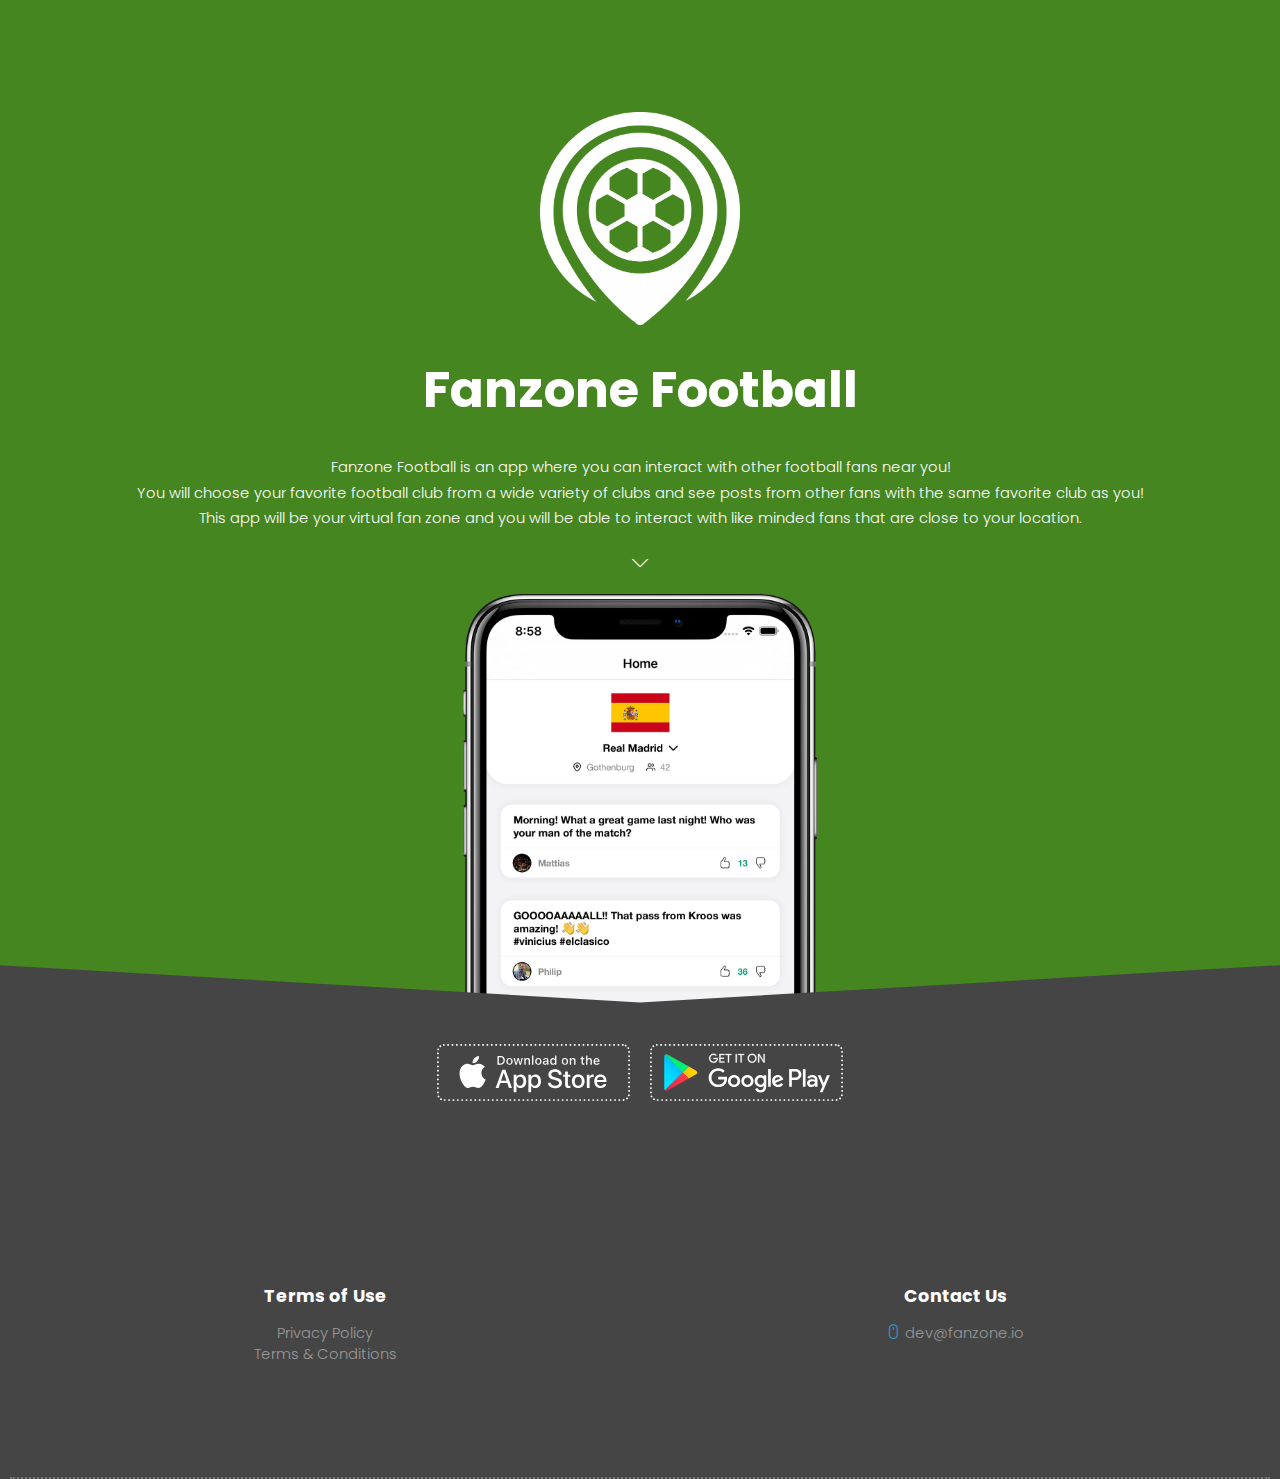
==== download.html @ 89d1546f "Added page to download app" ====
<!DOCTYPE html>
<html lang="en">
<head>
    <meta charset="utf-8" />
    <title>Fanzone Football</title>
    <link rel="icon" href="img/logo_green.png">
<script>
function getMobileOperatingSystem() {
  var userAgent = navigator.userAgent || navigator.vendor || window.opera;

    if (/android/i.test(userAgent)) {
        return "Android";
    }
    if (/iPad|iPhone|iPod/.test(userAgent) && !window.MSStream) {
        return "iOS";
    }

    return "unknown";
}</script>

<script>
function DetectAndServe(){
    let os = getMobileOperatingSystem();
    if (os == "Android") {
        window.location.href = "https://play.google.com/store/apps/details?id=io.fanzone.fanzone"; 
    } else if (os == "iOS") {
        window.location.href = "https://apps.apple.com/se/app/fanzone-football/id1514228249";
    } else {
        window.location.href = (window.location.origin+window.location.pathname).replace("/download.html","/index.html");
    }
}
</script>
</head>
<body style="background-color: #458621" onload="DetectAndServe()">
</body>
</html>
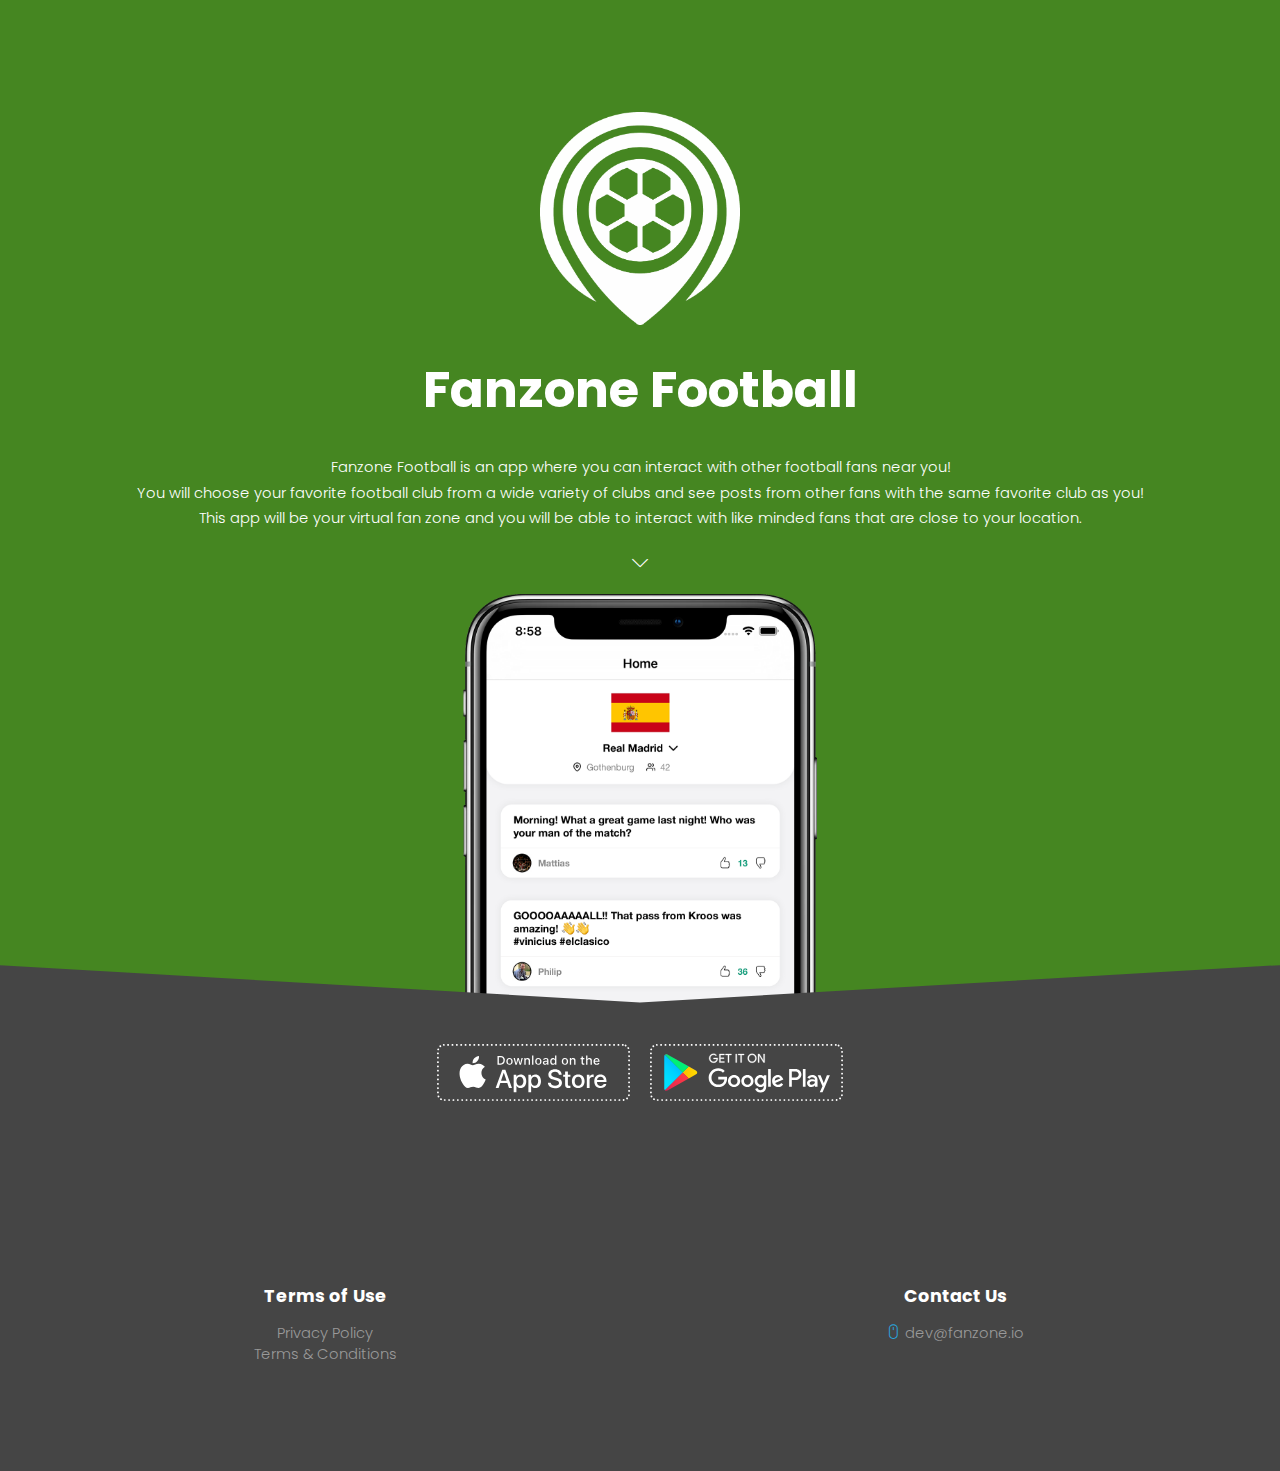
==== commit b88bd87f: "Remove .html from redirect" ====
--- a/download.html
+++ b/download.html
@@ -26,7 +26,7 @@
     } else if (os == "iOS") {
         window.location.href = "https://apps.apple.com/se/app/fanzone-football/id1514228249";
     } else {
-        window.location.href = (window.location.origin+window.location.pathname).replace("/download.html","/index.html");
+        window.location.href = (window.location.origin+window.location.pathname).replace("/download","/index");
     }
 }
 </script>
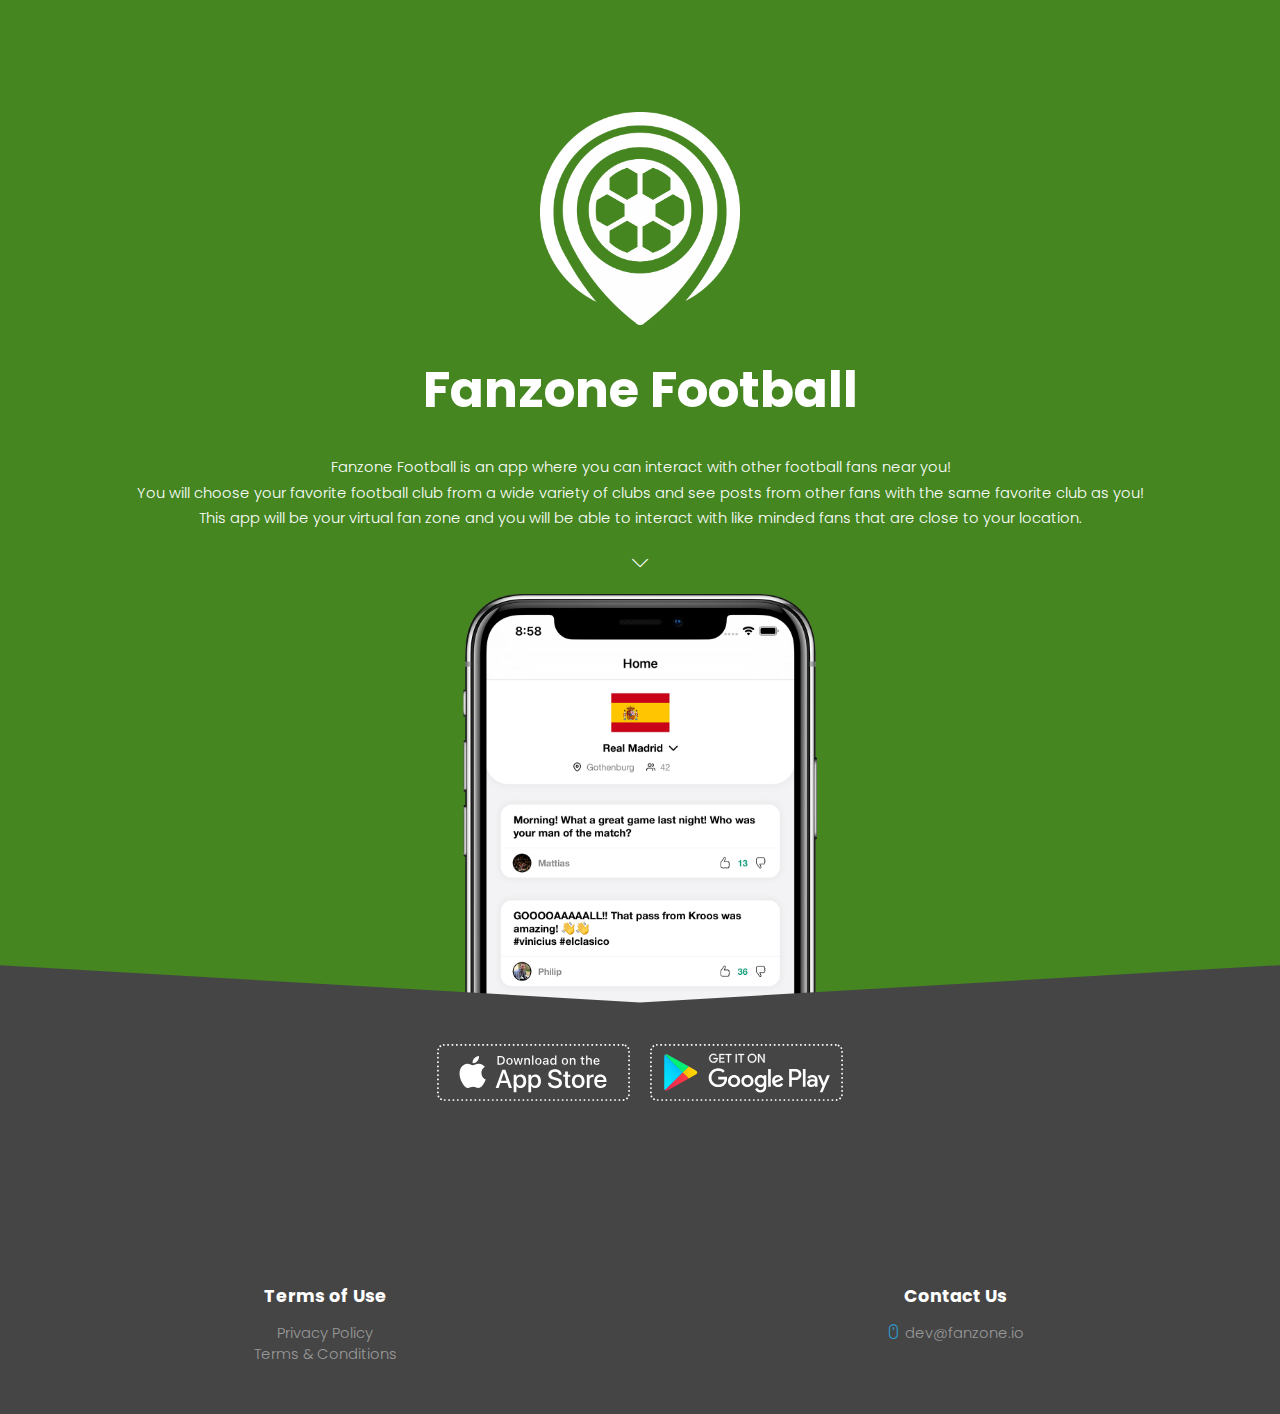
==== commit b3e35eb8: "Format file" ====
--- a/download.html
+++ b/download.html
@@ -1,36 +1,39 @@
 <!DOCTYPE html>
 <html lang="en">
+
 <head>
     <meta charset="utf-8" />
     <title>Fanzone Football</title>
     <link rel="icon" href="img/logo_green.png">
-<script>
-function getMobileOperatingSystem() {
-  var userAgent = navigator.userAgent || navigator.vendor || window.opera;
+    <script>
+        function getMobileOperatingSystem() {
+            var userAgent = navigator.userAgent || navigator.vendor || window.opera;
 
-    if (/android/i.test(userAgent)) {
-        return "Android";
-    }
-    if (/iPad|iPhone|iPod/.test(userAgent) && !window.MSStream) {
-        return "iOS";
-    }
+            if (/android/i.test(userAgent)) {
+                return "Android";
+            }
+            if (/iPad|iPhone|iPod/.test(userAgent) && !window.MSStream) {
+                return "iOS";
+            }
 
-    return "unknown";
-}</script>
+            return "unknown";
+        }</script>
 
-<script>
-function DetectAndServe(){
-    let os = getMobileOperatingSystem();
-    if (os == "Android") {
-        window.location.href = "https://play.google.com/store/apps/details?id=io.fanzone.fanzone"; 
-    } else if (os == "iOS") {
-        window.location.href = "https://apps.apple.com/se/app/fanzone-football/id1514228249";
-    } else {
-        window.location.href = (window.location.origin+window.location.pathname).replace("/download","/index");
-    }
-}
-</script>
+    <script>
+        function DetectAndServe() {
+            let os = getMobileOperatingSystem();
+            if (os == "Android") {
+                window.location.href = "https://play.google.com/store/apps/details?id=io.fanzone.fanzone";
+            } else if (os == "iOS") {
+                window.location.href = "https://apps.apple.com/se/app/fanzone-football/id1514228249";
+            } else {
+                window.location.href = (window.location.origin + window.location.pathname).replace("/download", "/index");
+            }
+        }
+    </script>
 </head>
+
 <body style="background-color: #458621" onload="DetectAndServe()">
 </body>
+
 </html>